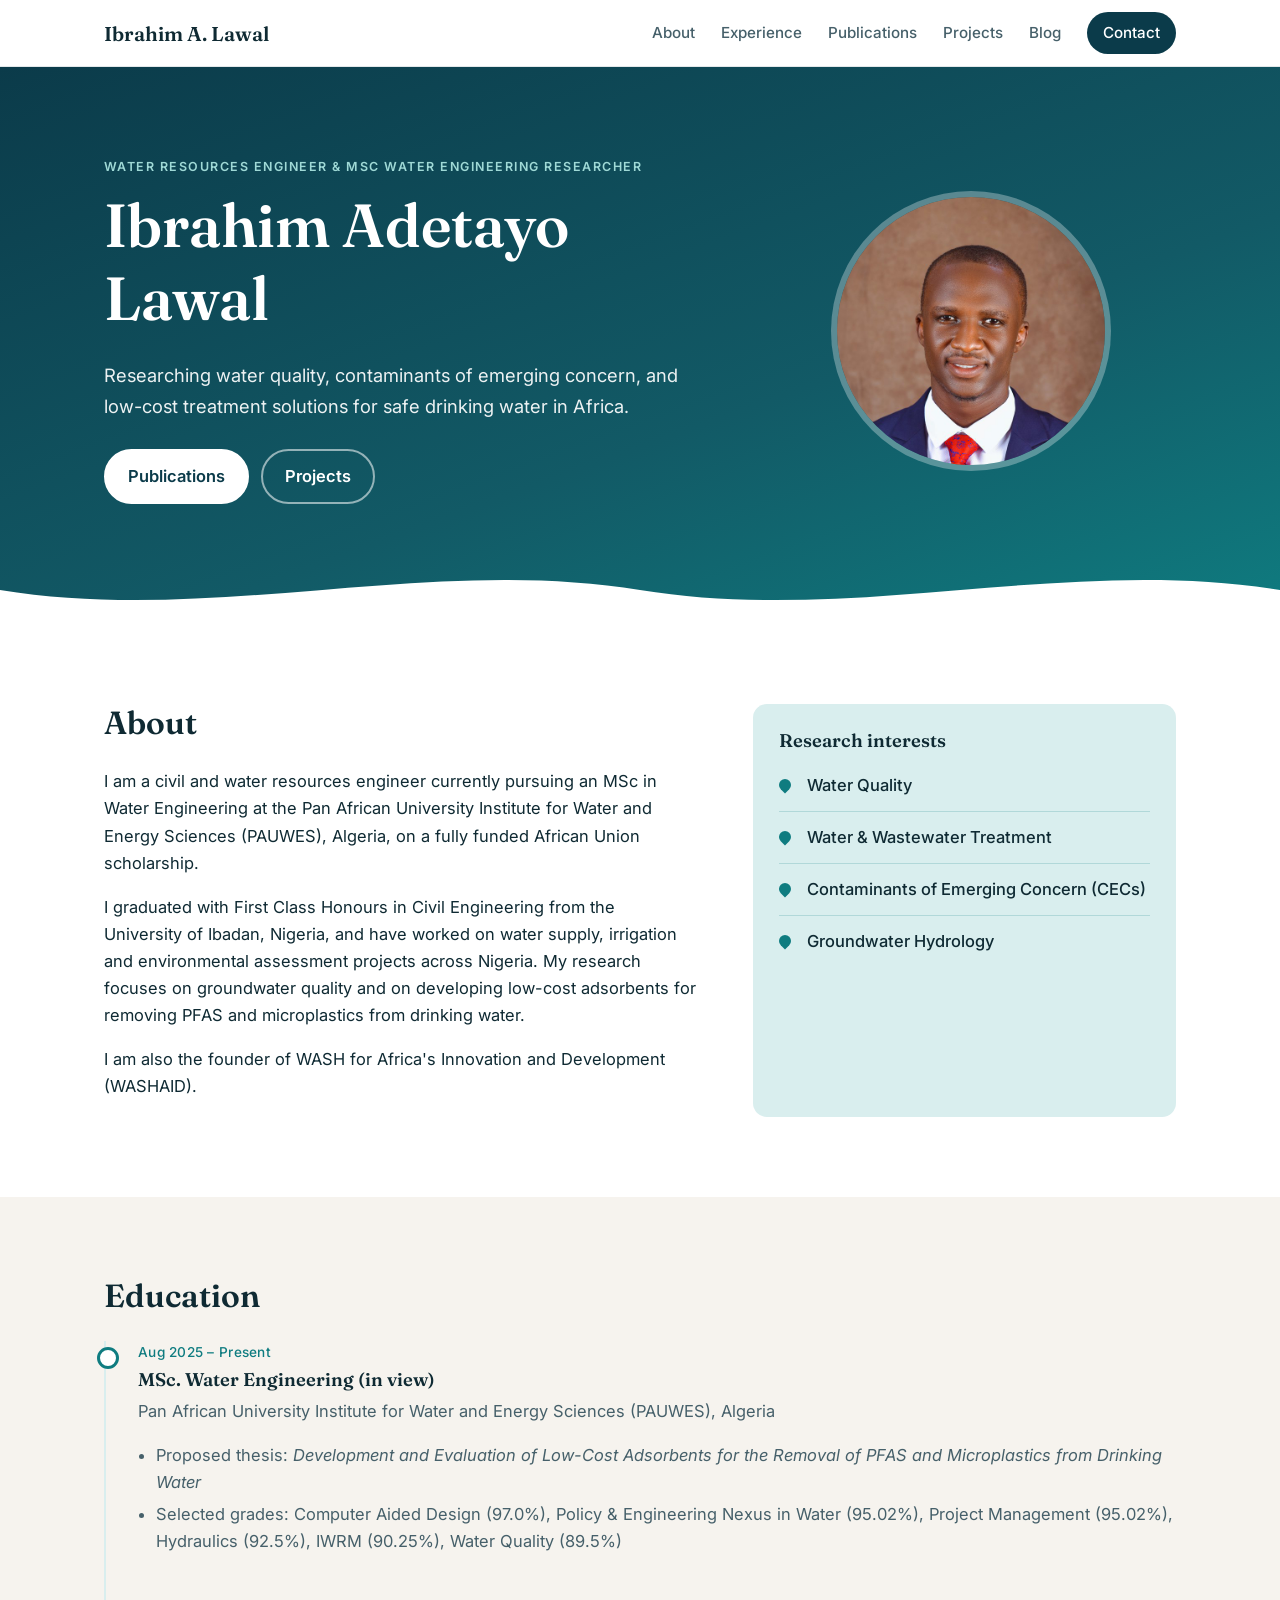
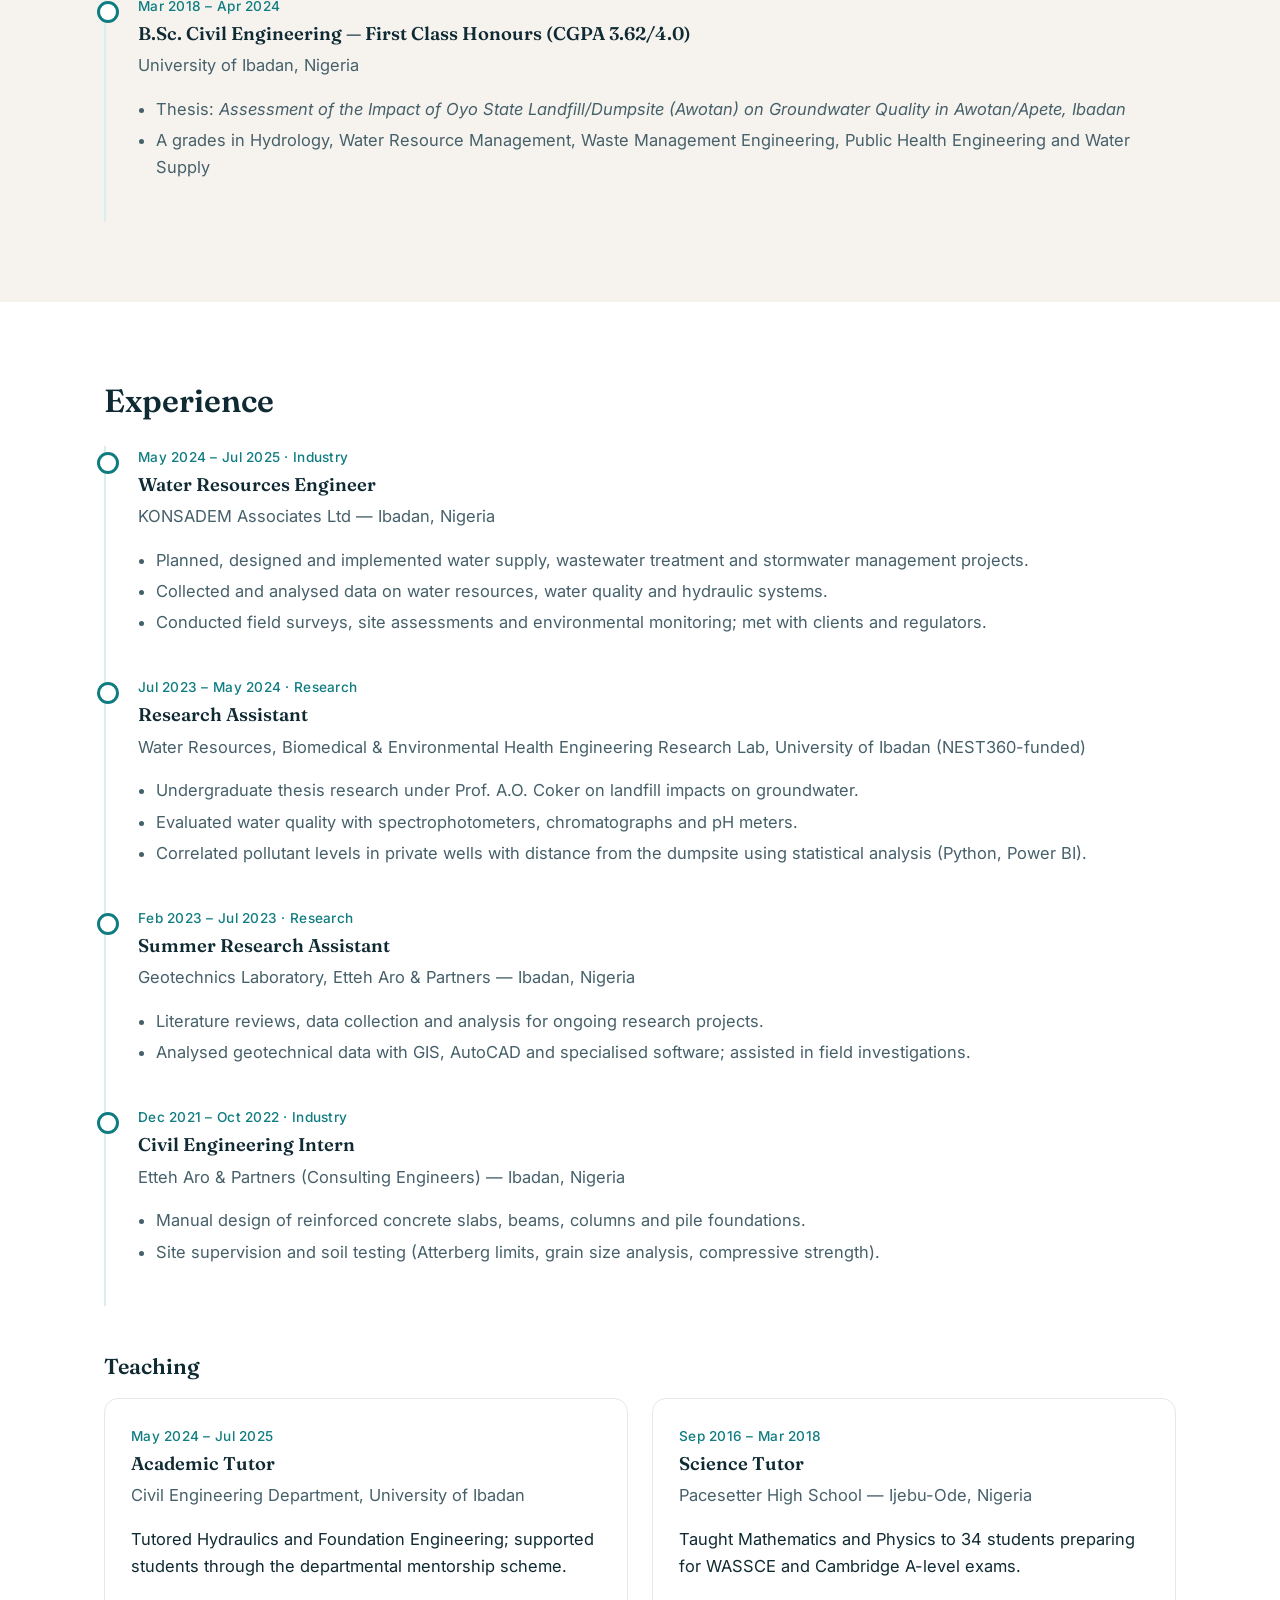
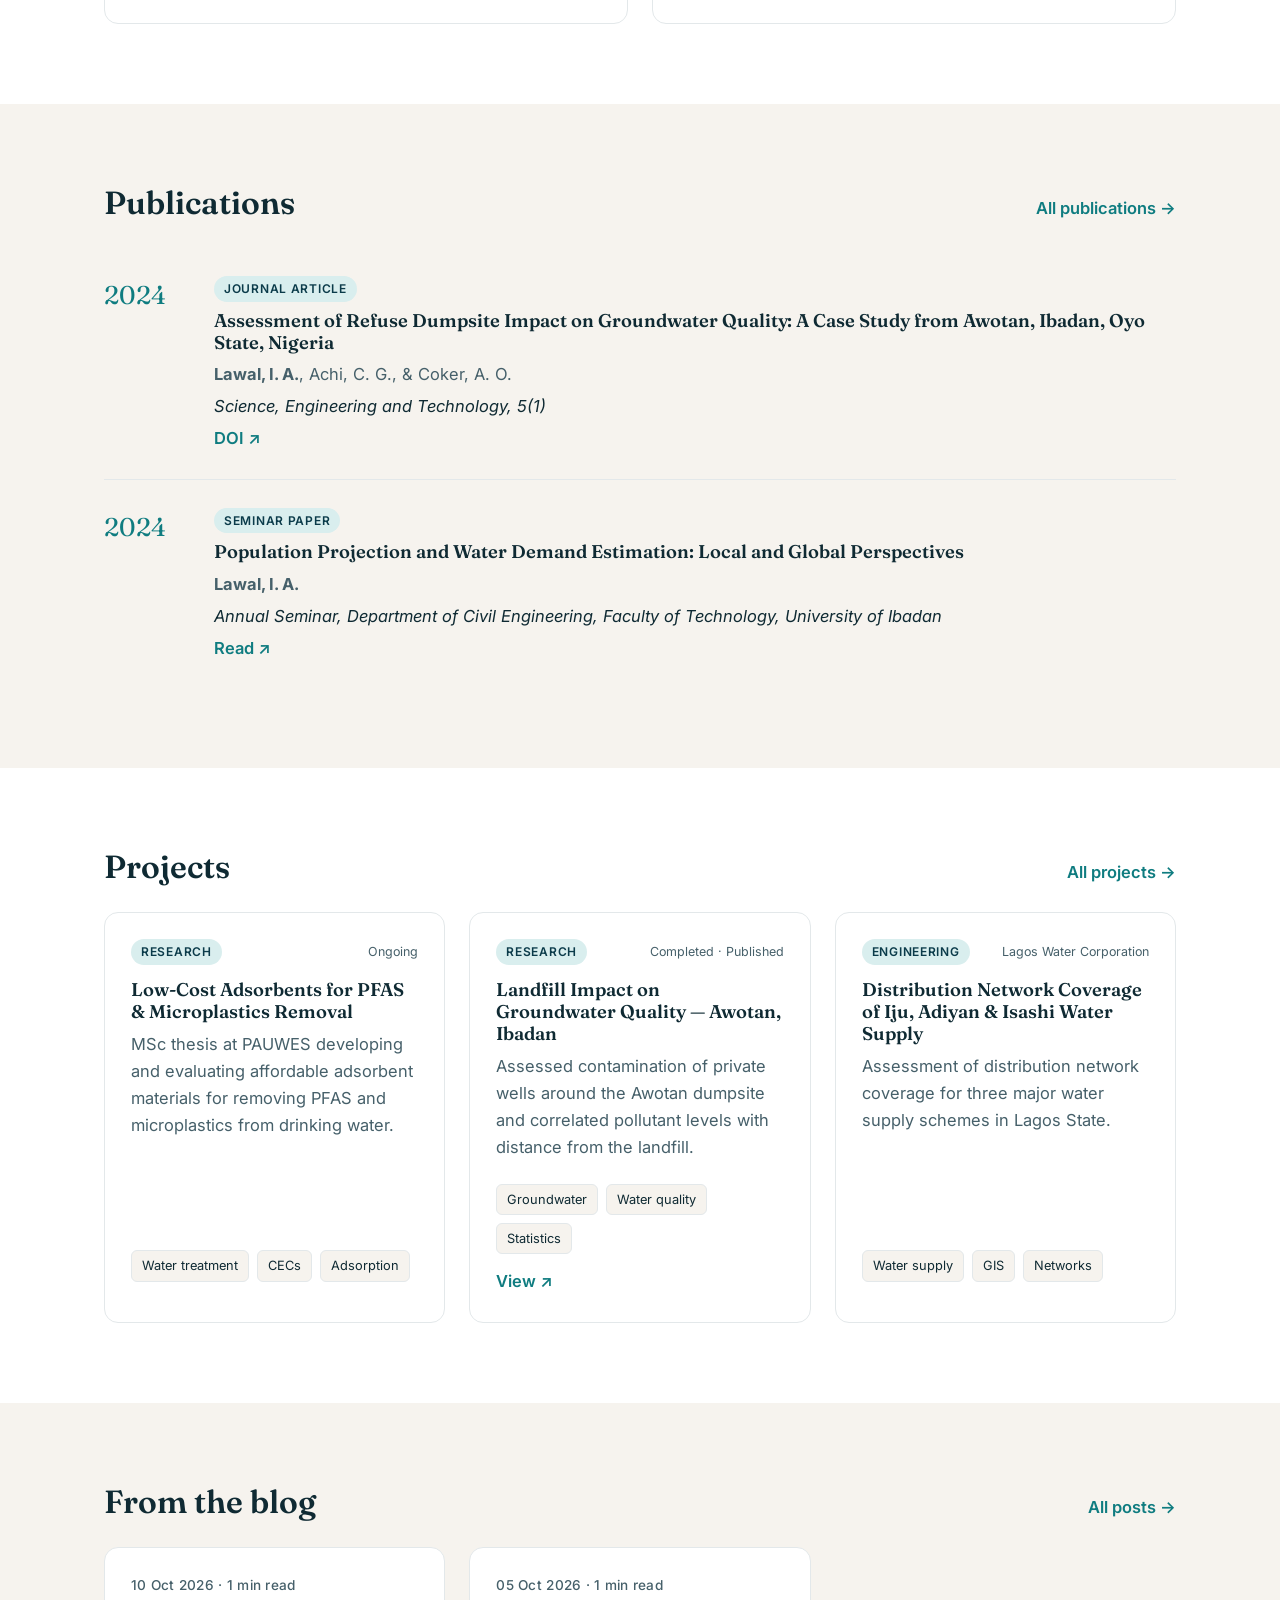
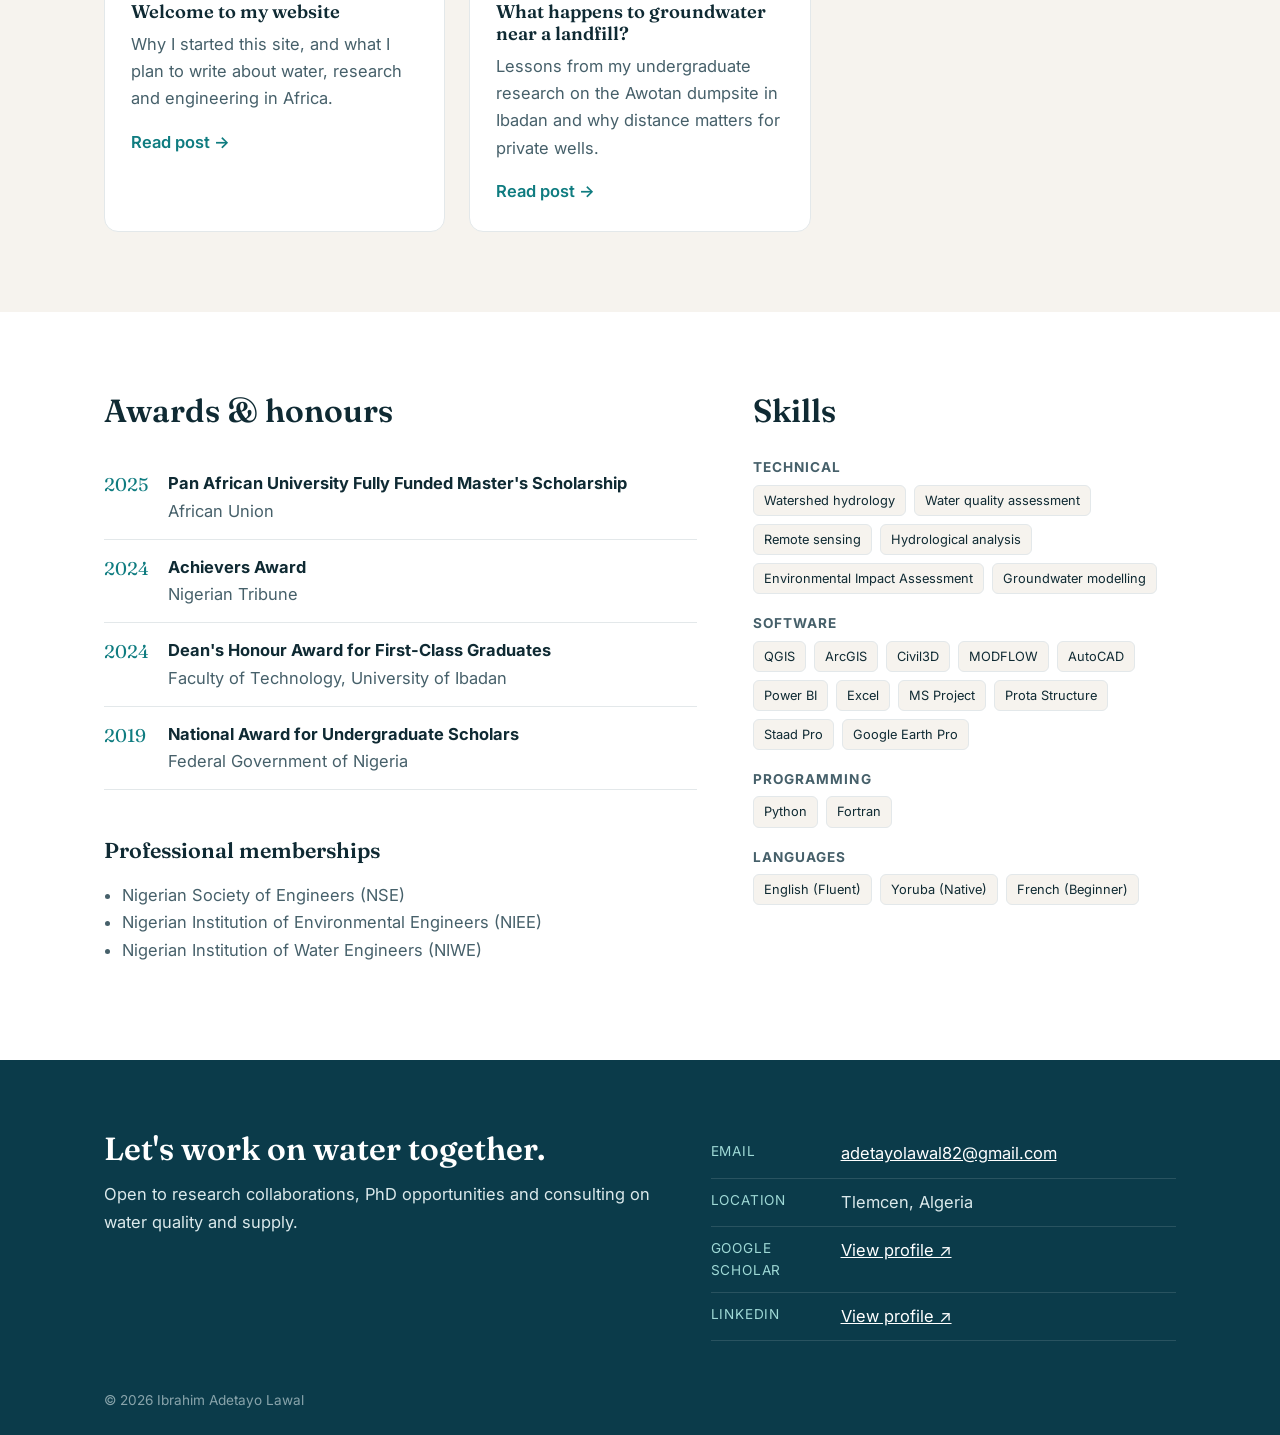
==== index.html @ 3a7a9229 "Add files via upload" ====
<!doctype html>
<html lang="en">
<head>
  <meta charset="utf-8">
  <meta name="viewport" content="width=device-width, initial-scale=1">
  <title>Ibrahim Adetayo Lawal</title>
  <meta name="description" content="Researching water quality, contaminants of emerging concern, and low-cost treatment solutions for safe drinking water in Africa.">
  <link rel="preconnect" href="https://fonts.googleapis.com">
  <link rel="preconnect" href="https://fonts.gstatic.com" crossorigin>
  <link href="https://fonts.googleapis.com/css2?family=Fraunces:opsz,wght@9..144,400;9..144,600&family=Inter:wght@400;500;600&display=swap" rel="stylesheet">
  <link rel="stylesheet" href="./static/css/style.css">
</head>
<body>
  <header class="nav">
    <div class="wrap nav-inner">
      <a class="brand" href="./">Ibrahim A. Lawal</a>
      <input type="checkbox" id="menu-toggle" aria-label="Open menu">
      <label for="menu-toggle" class="menu-btn"><span></span></label>
      <nav class="links">
        <a href="./#about">About</a>
        <a href="./#experience">Experience</a>
        <a href="./publications/" class="">Publications</a>
        <a href="./projects/" class="">Projects</a>
        <a href="./blog/" class="">Blog</a>
        <a href="./#contact" class="nav-cta">Contact</a>
      </nav>
    </div>
  </header>

  <main>

<section class="hero">
  <div class="wrap hero-inner">
    <div class="hero-text">
      <p class="eyebrow">Water Resources Engineer &amp; MSc Water Engineering Researcher</p>
      <h1>Ibrahim Adetayo Lawal</h1>
      <p class="lead">Researching water quality, contaminants of emerging concern, and low-cost treatment solutions for safe drinking water in Africa.</p>
      <div class="hero-actions">
        <a class="btn" href="./publications/">Publications</a>
        <a class="btn ghost" href="./projects/">Projects</a>
        
      </div>
    </div>
    <div class="portrait">
      
        <img src="./static/img/profile.jpg" alt="Ibrahim Adetayo Lawal">
      
    </div>
  </div>
  <svg class="wave" viewBox="0 0 1440 80" preserveAspectRatio="none" aria-hidden="true"><path d="M0,40 C240,80 480,0 720,40 C960,80 1200,0 1440,40 L1440,80 L0,80 Z"/></svg>
</section>

<section id="about" class="section">
  <div class="wrap two-col">
    <div>
      <h2 class="section-title">About</h2>
      <p>I am a civil and water resources engineer currently pursuing an MSc in Water Engineering at the Pan African University Institute for Water and Energy Sciences (PAUWES), Algeria, on a fully funded African Union scholarship.</p><p>I graduated with First Class Honours in Civil Engineering from the University of Ibadan, Nigeria, and have worked on water supply, irrigation and environmental assessment projects across Nigeria. My research focuses on groundwater quality and on developing low-cost adsorbents for removing PFAS and microplastics from drinking water.</p><p>I am also the founder of WASH for Africa&#39;s Innovation and Development (WASHAID).</p>
    </div>
    <aside class="card soft">
      <h3>Research interests</h3>
      <ul class="interest-list"><li>Water Quality</li><li>Water &amp; Wastewater Treatment</li><li>Contaminants of Emerging Concern (CECs)</li><li>Groundwater Hydrology</li></ul>
    </aside>
  </div>
</section>

<section class="section alt">
  <div class="wrap">
    <h2 class="section-title">Education</h2>
    <div class="timeline">
      
      <div class="tl-item">
        <p class="meta">Aug 2025 – Present</p>
        <h3>MSc. Water Engineering (in view)</h3>
        <p class="muted">Pan African University Institute for Water and Energy Sciences (PAUWES), Algeria</p>
        <ul><li>Proposed thesis: <em>Development and Evaluation of Low-Cost Adsorbents for the Removal of PFAS and Microplastics from Drinking Water</em></li><li>Selected grades: Computer Aided Design (97.0%), Policy & Engineering Nexus in Water (95.02%), Project Management (95.02%), Hydraulics (92.5%), IWRM (90.25%), Water Quality (89.5%)</li></ul>
      </div>
      
      <div class="tl-item">
        <p class="meta">Mar 2018 – Apr 2024</p>
        <h3>B.Sc. Civil Engineering — First Class Honours (CGPA 3.62/4.0)</h3>
        <p class="muted">University of Ibadan, Nigeria</p>
        <ul><li>Thesis: <em>Assessment of the Impact of Oyo State Landfill/Dumpsite (Awotan) on Groundwater Quality in Awotan/Apete, Ibadan</em></li><li>A grades in Hydrology, Water Resource Management, Waste Management Engineering, Public Health Engineering and Water Supply</li></ul>
      </div>
      
    </div>
  </div>
</section>

<section id="experience" class="section">
  <div class="wrap">
    <h2 class="section-title">Experience</h2>
    <div class="timeline">
      
      <div class="tl-item">
        <p class="meta">May 2024 – Jul 2025 · Industry</p>
        <h3>Water Resources Engineer</h3>
        <p class="muted">KONSADEM Associates Ltd — Ibadan, Nigeria</p>
        <ul><li>Planned, designed and implemented water supply, wastewater treatment and stormwater management projects.</li><li>Collected and analysed data on water resources, water quality and hydraulic systems.</li><li>Conducted field surveys, site assessments and environmental monitoring; met with clients and regulators.</li></ul>
      </div>
      
      <div class="tl-item">
        <p class="meta">Jul 2023 – May 2024 · Research</p>
        <h3>Research Assistant</h3>
        <p class="muted">Water Resources, Biomedical &amp; Environmental Health Engineering Research Lab, University of Ibadan (NEST360-funded)</p>
        <ul><li>Undergraduate thesis research under Prof. A.O. Coker on landfill impacts on groundwater.</li><li>Evaluated water quality with spectrophotometers, chromatographs and pH meters.</li><li>Correlated pollutant levels in private wells with distance from the dumpsite using statistical analysis (Python, Power BI).</li></ul>
      </div>
      
      <div class="tl-item">
        <p class="meta">Feb 2023 – Jul 2023 · Research</p>
        <h3>Summer Research Assistant</h3>
        <p class="muted">Geotechnics Laboratory, Etteh Aro &amp; Partners — Ibadan, Nigeria</p>
        <ul><li>Literature reviews, data collection and analysis for ongoing research projects.</li><li>Analysed geotechnical data with GIS, AutoCAD and specialised software; assisted in field investigations.</li></ul>
      </div>
      
      <div class="tl-item">
        <p class="meta">Dec 2021 – Oct 2022 · Industry</p>
        <h3>Civil Engineering Intern</h3>
        <p class="muted">Etteh Aro &amp; Partners (Consulting Engineers) — Ibadan, Nigeria</p>
        <ul><li>Manual design of reinforced concrete slabs, beams, columns and pile foundations.</li><li>Site supervision and soil testing (Atterberg limits, grain size analysis, compressive strength).</li></ul>
      </div>
      
    </div>

    <h3 class="sub-title">Teaching</h3>
    <div class="grid two">
      
      <div class="card">
        <p class="meta">May 2024 – Jul 2025</p>
        <h3>Academic Tutor</h3>
        <p class="muted">Civil Engineering Department, University of Ibadan</p>
        <p>Tutored Hydraulics and Foundation Engineering; supported students through the departmental mentorship scheme.</p>
      </div>
      
      <div class="card">
        <p class="meta">Sep 2016 – Mar 2018</p>
        <h3>Science Tutor</h3>
        <p class="muted">Pacesetter High School — Ijebu-Ode, Nigeria</p>
        <p>Taught Mathematics and Physics to 34 students preparing for WASSCE and Cambridge A-level exams.</p>
      </div>
      
    </div>
  </div>
</section>

<section class="section alt">
  <div class="wrap">
    <div class="section-head">
      <h2 class="section-title">Publications</h2>
      <a class="text-link" href="./publications/">All publications →</a>
    </div>
    
<article class="pub">
  <div class="pub-year">2024</div>
  <div>
    <span class="pill">Journal Article</span>
    <h3>Assessment of Refuse Dumpsite Impact on Groundwater Quality: A Case Study from Awotan, Ibadan, Oyo State, Nigeria</h3>
    <p class="muted"><strong>Lawal, I. A.</strong>, Achi, C. G., & Coker, A. O.</p>
    <p class="venue">Science, Engineering and Technology, 5(1)</p>
    <a class="text-link" href="https://doi.org/10.54327/set2025/v5.i1.161" target="_blank" rel="noopener">DOI ↗</a>
  </div>
</article>

<article class="pub">
  <div class="pub-year">2024</div>
  <div>
    <span class="pill">Seminar Paper</span>
    <h3>Population Projection and Water Demand Estimation: Local and Global Perspectives</h3>
    <p class="muted"><strong>Lawal, I. A.</strong></p>
    <p class="venue">Annual Seminar, Department of Civil Engineering, Faculty of Technology, University of Ibadan</p>
    <a class="text-link" href="https://tinyurl.com/Water-demand-research" target="_blank" rel="noopener">Read ↗</a>
  </div>
</article>

  </div>
</section>

<section class="section">
  <div class="wrap">
    <div class="section-head">
      <h2 class="section-title">Projects</h2>
      <a class="text-link" href="./projects/">All projects →</a>
    </div>
    <div class="grid three">
<article class="card project">
  <div class="card-top"><span class="pill">Research</span><span class="status">Ongoing</span></div>
  <h3>Low-Cost Adsorbents for PFAS &amp; Microplastics Removal</h3>
  <p>MSc thesis at PAUWES developing and evaluating affordable adsorbent materials for removing PFAS and microplastics from drinking water.</p>
  <div class="tags"><span>Water treatment</span><span>CECs</span><span>Adsorption</span></div>
  
</article>

<article class="card project">
  <div class="card-top"><span class="pill">Research</span><span class="status">Completed · Published</span></div>
  <h3>Landfill Impact on Groundwater Quality — Awotan, Ibadan</h3>
  <p>Assessed contamination of private wells around the Awotan dumpsite and correlated pollutant levels with distance from the landfill.</p>
  <div class="tags"><span>Groundwater</span><span>Water quality</span><span>Statistics</span></div>
  <a class="text-link" href="https://doi.org/10.54327/set2025/v5.i1.161" target="_blank" rel="noopener">View ↗</a>
</article>

<article class="card project">
  <div class="card-top"><span class="pill">Engineering</span><span class="status">Lagos Water Corporation</span></div>
  <h3>Distribution Network Coverage of Iju, Adiyan &amp; Isashi Water Supply</h3>
  <p>Assessment of distribution network coverage for three major water supply schemes in Lagos State.</p>
  <div class="tags"><span>Water supply</span><span>GIS</span><span>Networks</span></div>
  
</article>
</div>
  </div>
</section>

<section class="section alt">
  <div class="wrap">
    <div class="section-head">
      <h2 class="section-title">From the blog</h2>
      <a class="text-link" href="./blog/">All posts →</a>
    </div>
    <div class="grid three">
      
<a class="card post-card" href="./blog/welcome/">
  <p class="meta">10 Oct 2026 · 1 min read</p>
  <h3>Welcome to my website</h3>
  <p>Why I started this site, and what I plan to write about water, research and engineering in Africa.</p>
  <span class="text-link">Read post →</span>
</a>

<a class="card post-card" href="./blog/landfills-and-groundwater/">
  <p class="meta">05 Oct 2026 · 1 min read</p>
  <h3>What happens to groundwater near a landfill?</h3>
  <p>Lessons from my undergraduate research on the Awotan dumpsite in Ibadan and why distance matters for private wells.</p>
  <span class="text-link">Read post →</span>
</a>

    </div>
  </div>
</section>

<section class="section">
  <div class="wrap two-col">
    <div>
      <h2 class="section-title">Awards &amp; honours</h2>
      <ul class="award-list">
        
        <li><span class="yr">2025</span><div><strong>Pan African University Fully Funded Master&#39;s Scholarship</strong><br><span class="muted">African Union</span></div></li>
        
        <li><span class="yr">2024</span><div><strong>Achievers Award</strong><br><span class="muted">Nigerian Tribune</span></div></li>
        
        <li><span class="yr">2024</span><div><strong>Dean&#39;s Honour Award for First-Class Graduates</strong><br><span class="muted">Faculty of Technology, University of Ibadan</span></div></li>
        
        <li><span class="yr">2019</span><div><strong>National Award for Undergraduate Scholars</strong><br><span class="muted">Federal Government of Nigeria</span></div></li>
        
      </ul>
      <h3 class="sub-title">Professional memberships</h3>
      <ul class="plain"><li>Nigerian Society of Engineers (NSE)</li><li>Nigerian Institution of Environmental Engineers (NIEE)</li><li>Nigerian Institution of Water Engineers (NIWE)</li></ul>
    </div>
    <div>
      <h2 class="section-title">Skills</h2>
      
      <h4 class="skill-group">Technical</h4>
      <div class="tags"><span>Watershed hydrology</span><span>Water quality assessment</span><span>Remote sensing</span><span>Hydrological analysis</span><span>Environmental Impact Assessment</span><span>Groundwater modelling</span></div>
      
      <h4 class="skill-group">Software</h4>
      <div class="tags"><span>QGIS</span><span>ArcGIS</span><span>Civil3D</span><span>MODFLOW</span><span>AutoCAD</span><span>Power BI</span><span>Excel</span><span>MS Project</span><span>Prota Structure</span><span>Staad Pro</span><span>Google Earth Pro</span></div>
      
      <h4 class="skill-group">Programming</h4>
      <div class="tags"><span>Python</span><span>Fortran</span></div>
      
      <h4 class="skill-group">Languages</h4>
      <div class="tags"><span>English (Fluent)</span><span>Yoruba (Native)</span><span>French (Beginner)</span></div>
      
    </div>
  </div>
</section>
</main>

  <footer class="footer" id="contact">
    <div class="wrap footer-inner">
      <div>
        <h2>Let's work on water together.</h2>
        <p>Open to research collaborations, PhD opportunities and consulting on water quality and supply.</p>
      </div>
      <ul class="contact-list">
        <li><span>Email</span><a href="mailto:adetayolawal82@gmail.com">adetayolawal82@gmail.com</a></li>
        <li><span>Location</span>Tlemcen, Algeria</li>
        
        <li><span>Google Scholar</span><a href="https://scholar.google.com/citations?user=-_t5FaMAAAAJ&amp;hl=en" target="_blank" rel="noopener">View profile ↗</a></li>
        
        <li><span>LinkedIn</span><a href="https://www.linkedin.com/in/ibrahim-adetayo-lawal/" target="_blank" rel="noopener">View profile ↗</a></li>
        
      </ul>
    </div>
    <div class="wrap copyright">© 2026 Ibrahim Adetayo Lawal</div>
  </footer>
</body>
</html>
---- static/css/style.css ----
:root {
  --ink: #0f2a33;
  --ink-soft: #46606a;
  --deep: #0b3b4a;
  --teal: #0f7c80;
  --teal-light: #d9eeee;
  --sand: #f6f3ee;
  --bg: #ffffff;
  --line: #e3e8ea;
  --radius: 14px;
  --serif: "Fraunces", Georgia, serif;
  --sans: "Inter", system-ui, -apple-system, sans-serif;
}

* { box-sizing: border-box; }
html { scroll-behavior: smooth; }
body { margin: 0; font-family: var(--sans); color: var(--ink); background: var(--bg); line-height: 1.65; font-size: 16.5px; }
a { color: var(--teal); }
img { max-width: 100%; }
h1, h2, h3 { font-family: var(--serif); font-weight: 600; line-height: 1.2; margin: 0 0 .4em; }
h3 { font-size: 1.15rem; }
p { margin: 0 0 1em; }

.wrap { max-width: 1120px; margin: 0 auto; padding: 0 24px; }
.wrap.narrow { max-width: 740px; }
.muted { color: var(--ink-soft); }
.meta { font-size: .85rem; color: var(--teal); font-weight: 500; letter-spacing: .02em; margin-bottom: .4em; }
.eyebrow { text-transform: uppercase; letter-spacing: .12em; font-size: .78rem; font-weight: 600; color: var(--teal); }

/* ---------- Navigation ---------- */
.nav { position: sticky; top: 0; z-index: 10; background: rgba(255,255,255,.92); backdrop-filter: blur(8px); border-bottom: 1px solid var(--line); }
.nav-inner { display: flex; align-items: center; justify-content: space-between; height: 66px; }
.brand { font-family: var(--serif); font-size: 1.25rem; font-weight: 600; color: var(--ink); text-decoration: none; }
.links { display: flex; gap: 26px; align-items: center; }
.links a { color: var(--ink-soft); text-decoration: none; font-weight: 500; font-size: .95rem; }
.links a:hover, .links a.active { color: var(--teal); }
.links .nav-cta { background: var(--deep); color: #fff; padding: 8px 16px; border-radius: 999px; }
.links .nav-cta:hover { background: var(--teal); color: #fff; }
#menu-toggle, .menu-btn { display: none; }

/* ---------- Hero ---------- */
.hero { position: relative; background: linear-gradient(160deg, var(--deep) 0%, #125a66 60%, var(--teal) 100%); color: #fff; padding: 90px 0 120px; overflow: hidden; }
.hero-inner { display: grid; grid-template-columns: 1.5fr 1fr; gap: 48px; align-items: center; }
.hero h1 { font-size: clamp(2.4rem, 5vw, 3.8rem); }
.hero .eyebrow { color: #9fd9d6; }
.lead { font-size: 1.15rem; max-width: 60ch; opacity: .92; }
.hero-actions { display: flex; gap: 12px; flex-wrap: wrap; margin-top: 28px; }
.btn { display: inline-block; padding: 12px 22px; border-radius: 999px; background: #fff; color: var(--deep); font-weight: 600; text-decoration: none; border: 2px solid #fff; transition: transform .15s; }
.btn:hover { transform: translateY(-2px); }
.btn.ghost { background: transparent; color: #fff; border-color: rgba(255,255,255,.55); }
.portrait { justify-self: center; width: 280px; height: 280px; border-radius: 50%; overflow: hidden; border: 6px solid rgba(255,255,255,.25); background: rgba(255,255,255,.08); display: grid; place-items: center; }
.portrait img { width: 100%; height: 100%; object-fit: cover; }
.initials { font-family: var(--serif); font-size: 5rem; color: rgba(255,255,255,.85); }
.wave { position: absolute; bottom: -1px; left: 0; width: 100%; height: 70px; fill: var(--bg); }

/* ---------- Sections ---------- */
.section { padding: 80px 0; }
.section.alt { background: var(--sand); }
.section-title { font-size: 2rem; margin-bottom: .8em; }
.section-head { display: flex; justify-content: space-between; align-items: baseline; gap: 16px; flex-wrap: wrap; }
.sub-title { margin: 48px 0 18px; font-size: 1.35rem; }
.two-col { display: grid; grid-template-columns: 1.4fr 1fr; gap: 56px; }
.grid { display: grid; gap: 24px; }
.grid.two { grid-template-columns: repeat(2, 1fr); }
.grid.three { grid-template-columns: repeat(3, 1fr); }

.card { background: #fff; border: 1px solid var(--line); border-radius: var(--radius); padding: 26px; transition: box-shadow .2s, transform .2s; }
.card.soft { background: var(--teal-light); border: none; }
a.card { color: inherit; text-decoration: none; display: block; }
a.card:hover, .project:hover { box-shadow: 0 12px 30px rgba(11,59,74,.10); transform: translateY(-3px); }
.text-link { font-weight: 600; text-decoration: none; color: var(--teal); }
.text-link:hover { text-decoration: underline; }

.interest-list { list-style: none; padding: 0; margin: 0; }
.interest-list li { padding: 12px 0 12px 28px; border-bottom: 1px solid rgba(15,124,128,.2); position: relative; font-weight: 500; }
.interest-list li:last-child { border: none; }
.interest-list li::before { content: ""; position: absolute; left: 0; top: 19px; width: 12px; height: 12px; border-radius: 50% 50% 50% 0; transform: rotate(-45deg); background: var(--teal); }

/* timeline */
.timeline { border-left: 2px solid var(--teal-light); padding-left: 32px; }
.tl-item { position: relative; padding-bottom: 36px; }
.tl-item::before { content: ""; position: absolute; left: -41px; top: 6px; width: 16px; height: 16px; border-radius: 50%; background: #fff; border: 3px solid var(--teal); }
.tl-item ul { padding-left: 18px; margin: 8px 0 0; color: var(--ink-soft); }
.tl-item li { margin-bottom: 4px; }

/* publications */
.pub { display: grid; grid-template-columns: 90px 1fr; gap: 20px; padding: 26px 0; border-bottom: 1px solid var(--line); }
.pub:last-child { border-bottom: none; }
.pub-year { font-family: var(--serif); font-size: 1.6rem; color: var(--teal); }
.pub h3 { margin-top: 8px; }
.pub p { margin-bottom: .3em; }
.venue { font-style: italic; }
.pill { display: inline-block; font-size: .75rem; font-weight: 600; text-transform: uppercase; letter-spacing: .06em; background: var(--teal-light); color: var(--deep); padding: 3px 10px; border-radius: 999px; }

/* projects */
.project { display: flex; flex-direction: column; }
.project p { color: var(--ink-soft); flex: 1; }
.card-top { display: flex; justify-content: space-between; align-items: center; gap: 8px; margin-bottom: 14px; }
.status { font-size: .78rem; color: var(--ink-soft); text-align: right; }
.tags { display: flex; flex-wrap: wrap; gap: 8px; margin: 6px 0 14px; }
.tags span { font-size: .8rem; background: var(--sand); border: 1px solid var(--line); padding: 4px 10px; border-radius: 6px; }

/* blog */
.post-card p { color: var(--ink-soft); }
.page-head { padding: 70px 0 40px; background: var(--sand); }
.page-head h1 { font-size: clamp(2.2rem, 4.5vw, 3.2rem); margin-top: .3em; }
.page-head .lead { color: var(--ink-soft); opacity: 1; }
.prose { padding-top: 48px; padding-bottom: 80px; font-size: 1.08rem; }
.prose h2 { margin-top: 1.8em; font-size: 1.6rem; }
.prose h3 { margin-top: 1.4em; }
.prose blockquote { border-left: 4px solid var(--teal); margin: 1.5em 0; padding: .4em 1.2em; background: var(--teal-light); border-radius: 0 8px 8px 0; }
.prose code { background: var(--sand); padding: 2px 6px; border-radius: 4px; font-size: .92em; }
.prose pre { background: var(--ink); color: #e8f1f2; padding: 18px; border-radius: 10px; overflow-x: auto; }
.prose pre code { background: none; padding: 0; }
.prose table { border-collapse: collapse; width: 100%; margin: 1em 0; }
.prose th, .prose td { border: 1px solid var(--line); padding: 8px 12px; text-align: left; }

/* awards & skills */
.award-list { list-style: none; padding: 0; margin: 0; }
.award-list li { display: grid; grid-template-columns: 64px 1fr; padding: 14px 0; border-bottom: 1px solid var(--line); }
.yr { font-family: var(--serif); color: var(--teal); font-size: 1.15rem; }
.plain { padding-left: 18px; color: var(--ink-soft); }
.skill-group { margin: 18px 0 4px; font-size: .85rem; text-transform: uppercase; letter-spacing: .08em; color: var(--ink-soft); }

/* footer */
.footer { background: var(--deep); color: #dbe9eb; padding: 70px 0 24px; }
.footer h2 { color: #fff; font-size: 2rem; }
.footer-inner { display: grid; grid-template-columns: 1.2fr 1fr; gap: 48px; }
.contact-list { list-style: none; padding: 0; margin: 0; }
.contact-list li { display: grid; grid-template-columns: 130px 1fr; padding: 10px 0; border-bottom: 1px solid rgba(255,255,255,.12); }
.contact-list span { color: #9fd9d6; font-size: .85rem; text-transform: uppercase; letter-spacing: .06em; }
.contact-list a { color: #fff; word-break: break-all; }
.copyright { margin-top: 48px; font-size: .85rem; opacity: .6; }

/* ---------- Responsive ---------- */
@media (max-width: 900px) {
  .grid.three { grid-template-columns: repeat(2, 1fr); }
  .hero-inner, .two-col, .footer-inner { grid-template-columns: 1fr; }
  .portrait { width: 200px; height: 200px; order: -1; justify-self: start; }
  .initials { font-size: 3.6rem; }
}
@media (max-width: 760px) {
  .wrap { padding: 0 16px; }
  .menu-btn { display: block; cursor: pointer; width: 28px; height: 20px; position: relative; }
  .menu-btn span, .menu-btn span::before, .menu-btn span::after { position: absolute; width: 28px; height: 2px; background: var(--ink); content: ""; left: 0; }
  .menu-btn span { top: 9px; } .menu-btn span::before { top: -8px; } .menu-btn span::after { top: 8px; }
  .links { display: none; position: absolute; top: 66px; left: 0; right: 0; background: #fff; flex-direction: column; align-items: flex-start; padding: 16px; gap: 14px; border-bottom: 1px solid var(--line); }
  #menu-toggle:checked ~ .links { display: flex; }
  .grid.two, .grid.three { grid-template-columns: 1fr; }
  .section { padding: 56px 0; }
  .hero { padding: 56px 0 100px; }
  .pub { grid-template-columns: 1fr; gap: 4px; }
  .contact-list li { grid-template-columns: 1fr; }
}
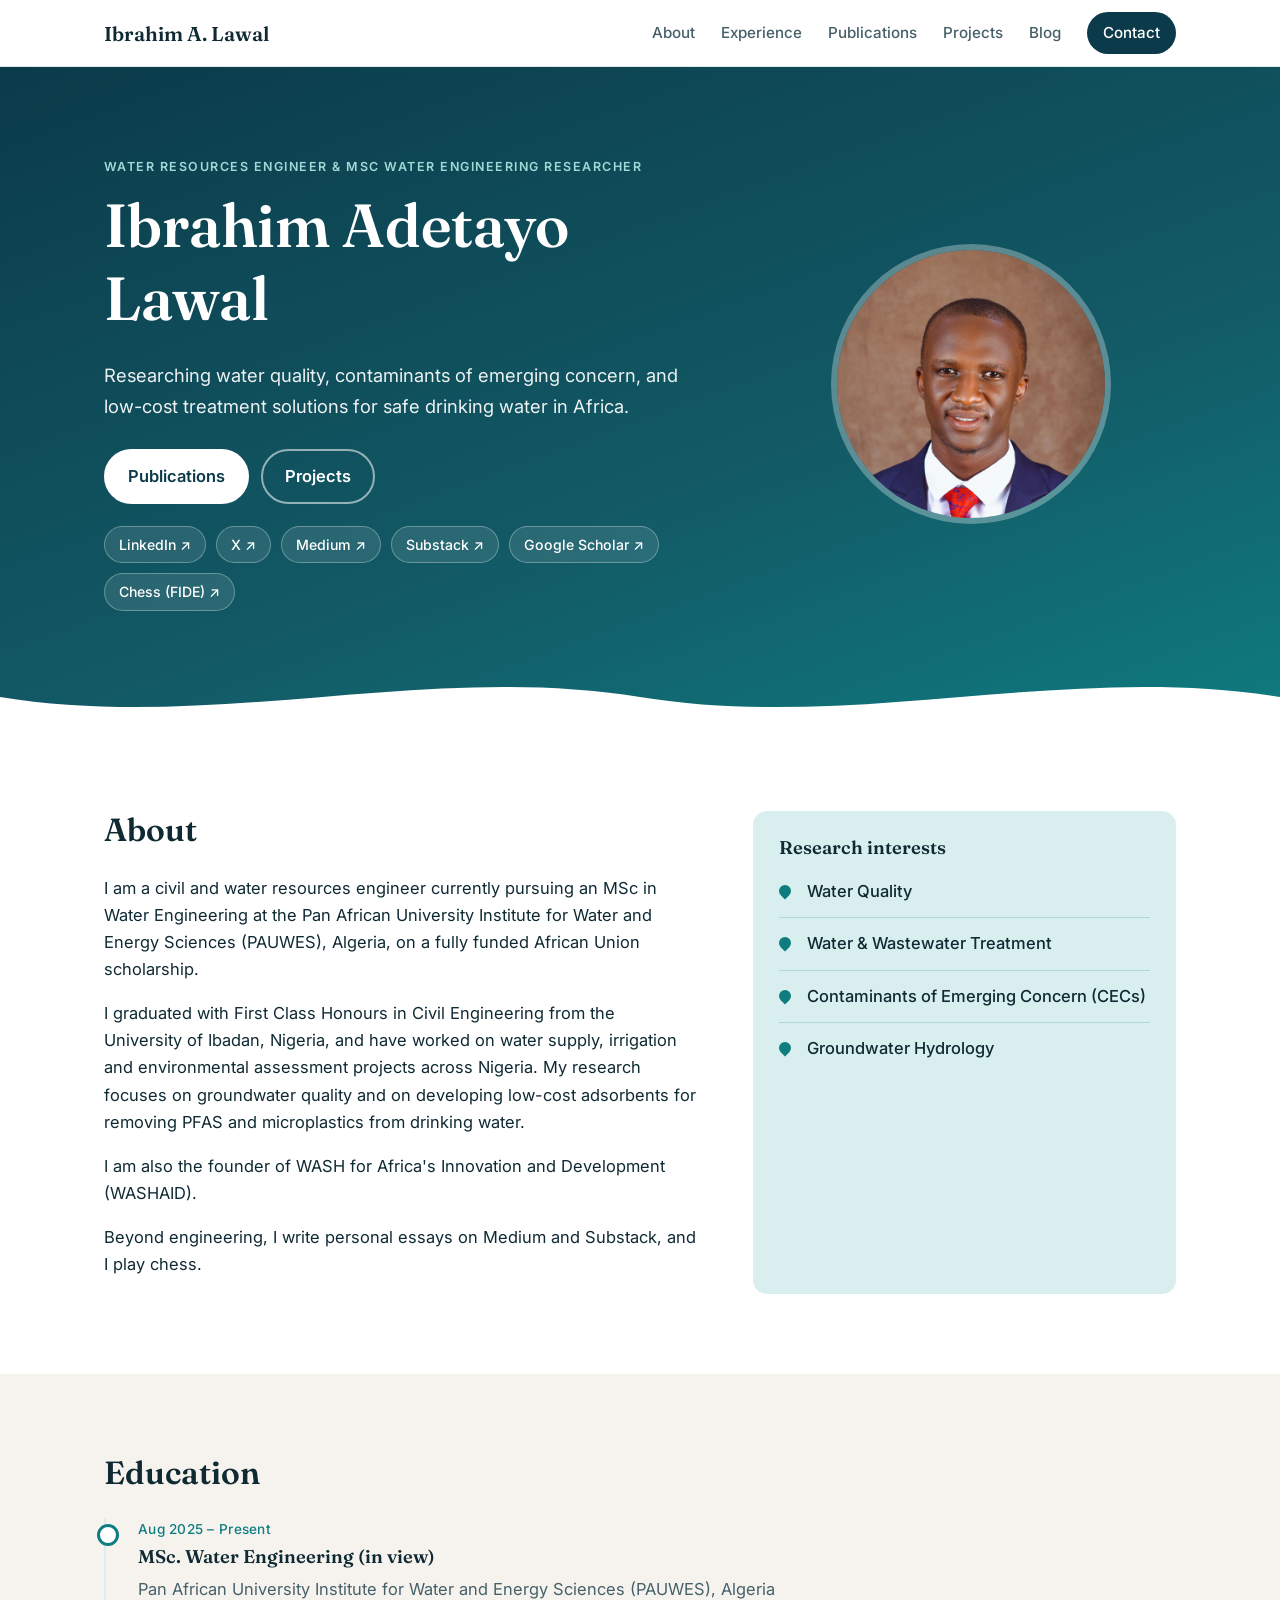
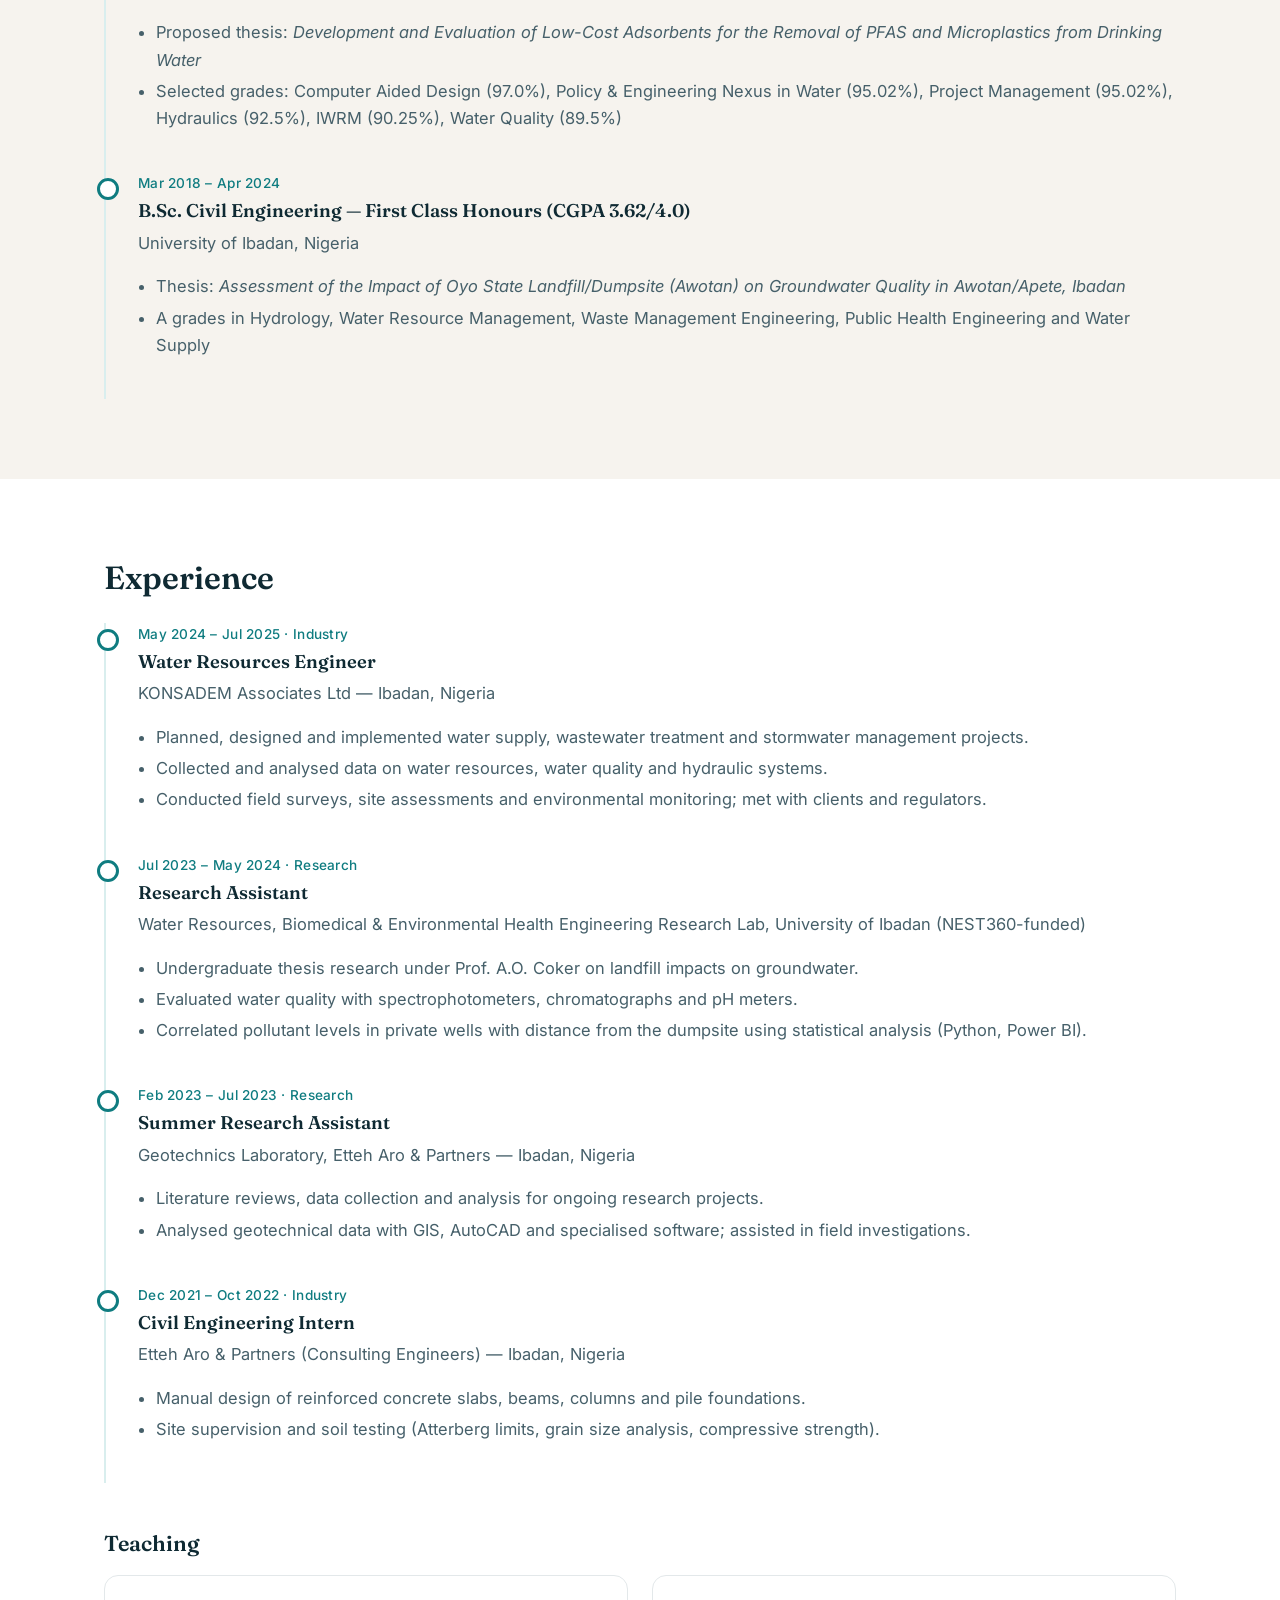
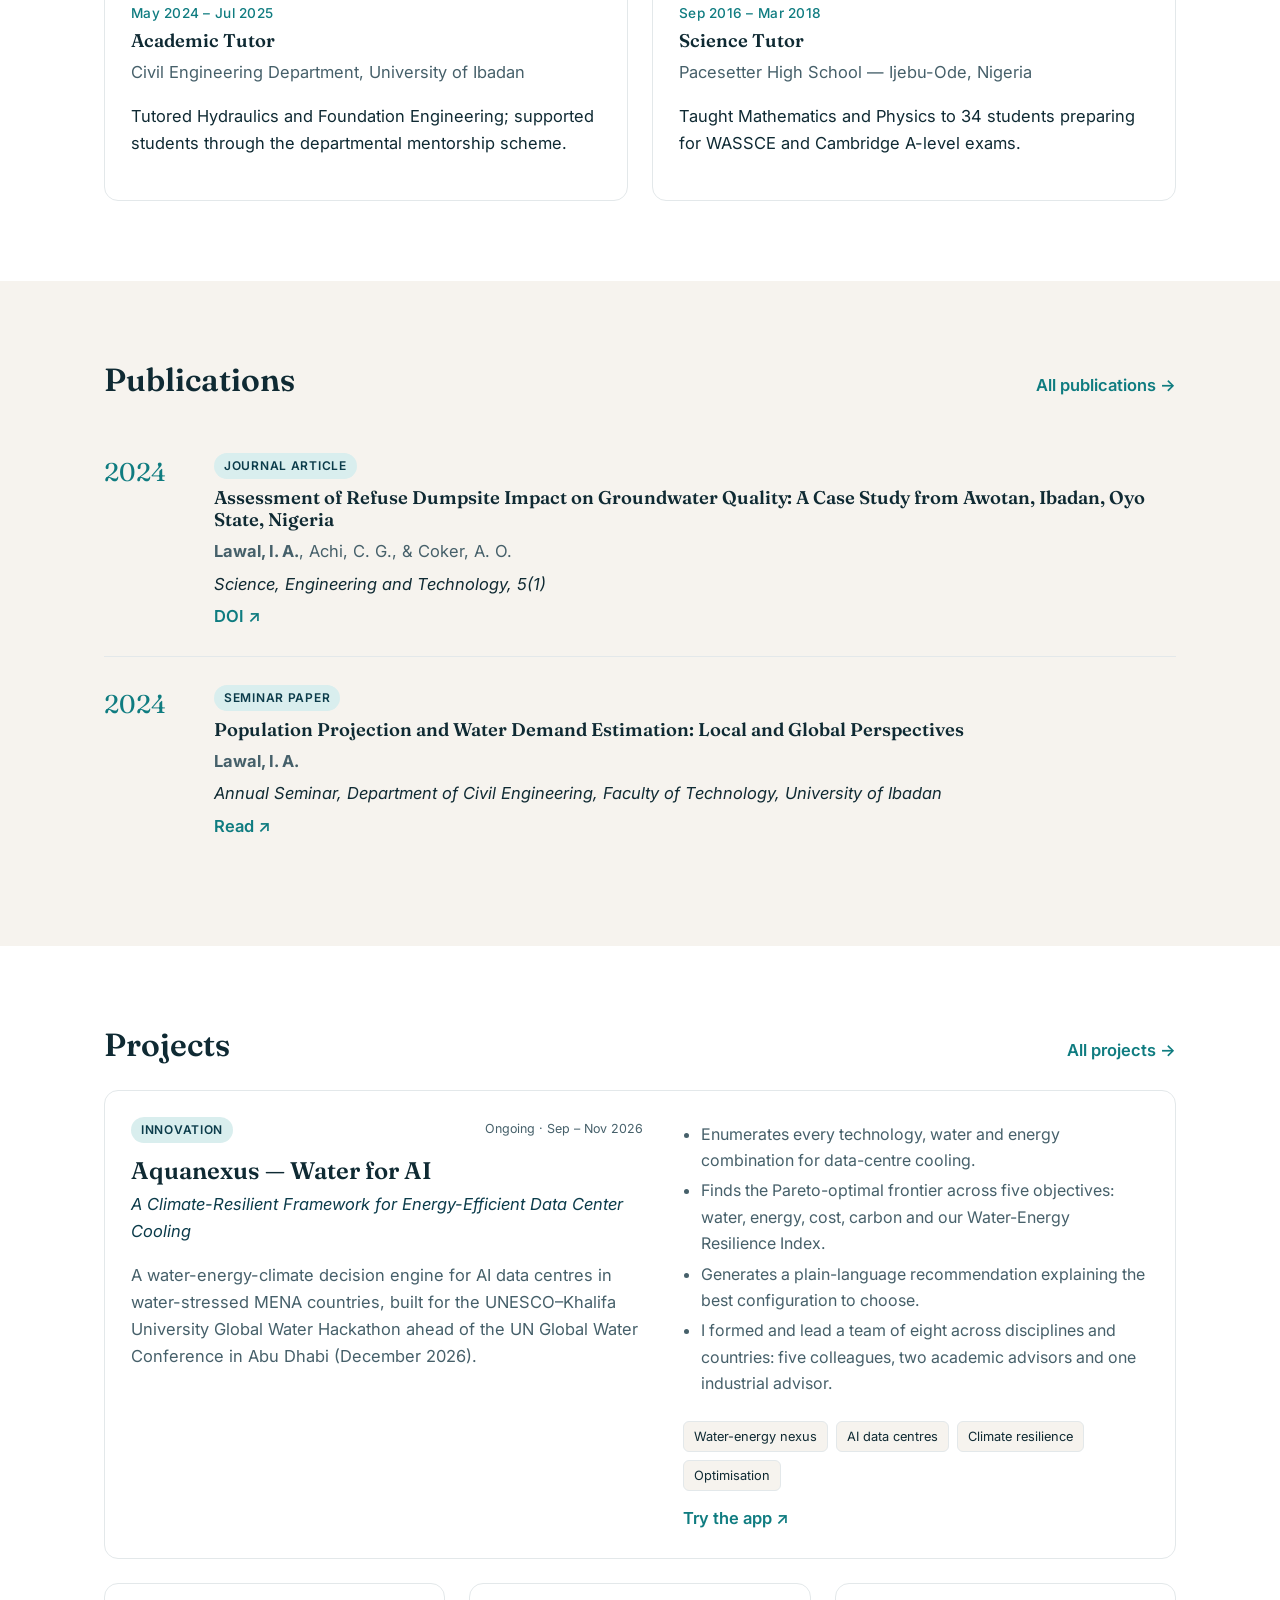
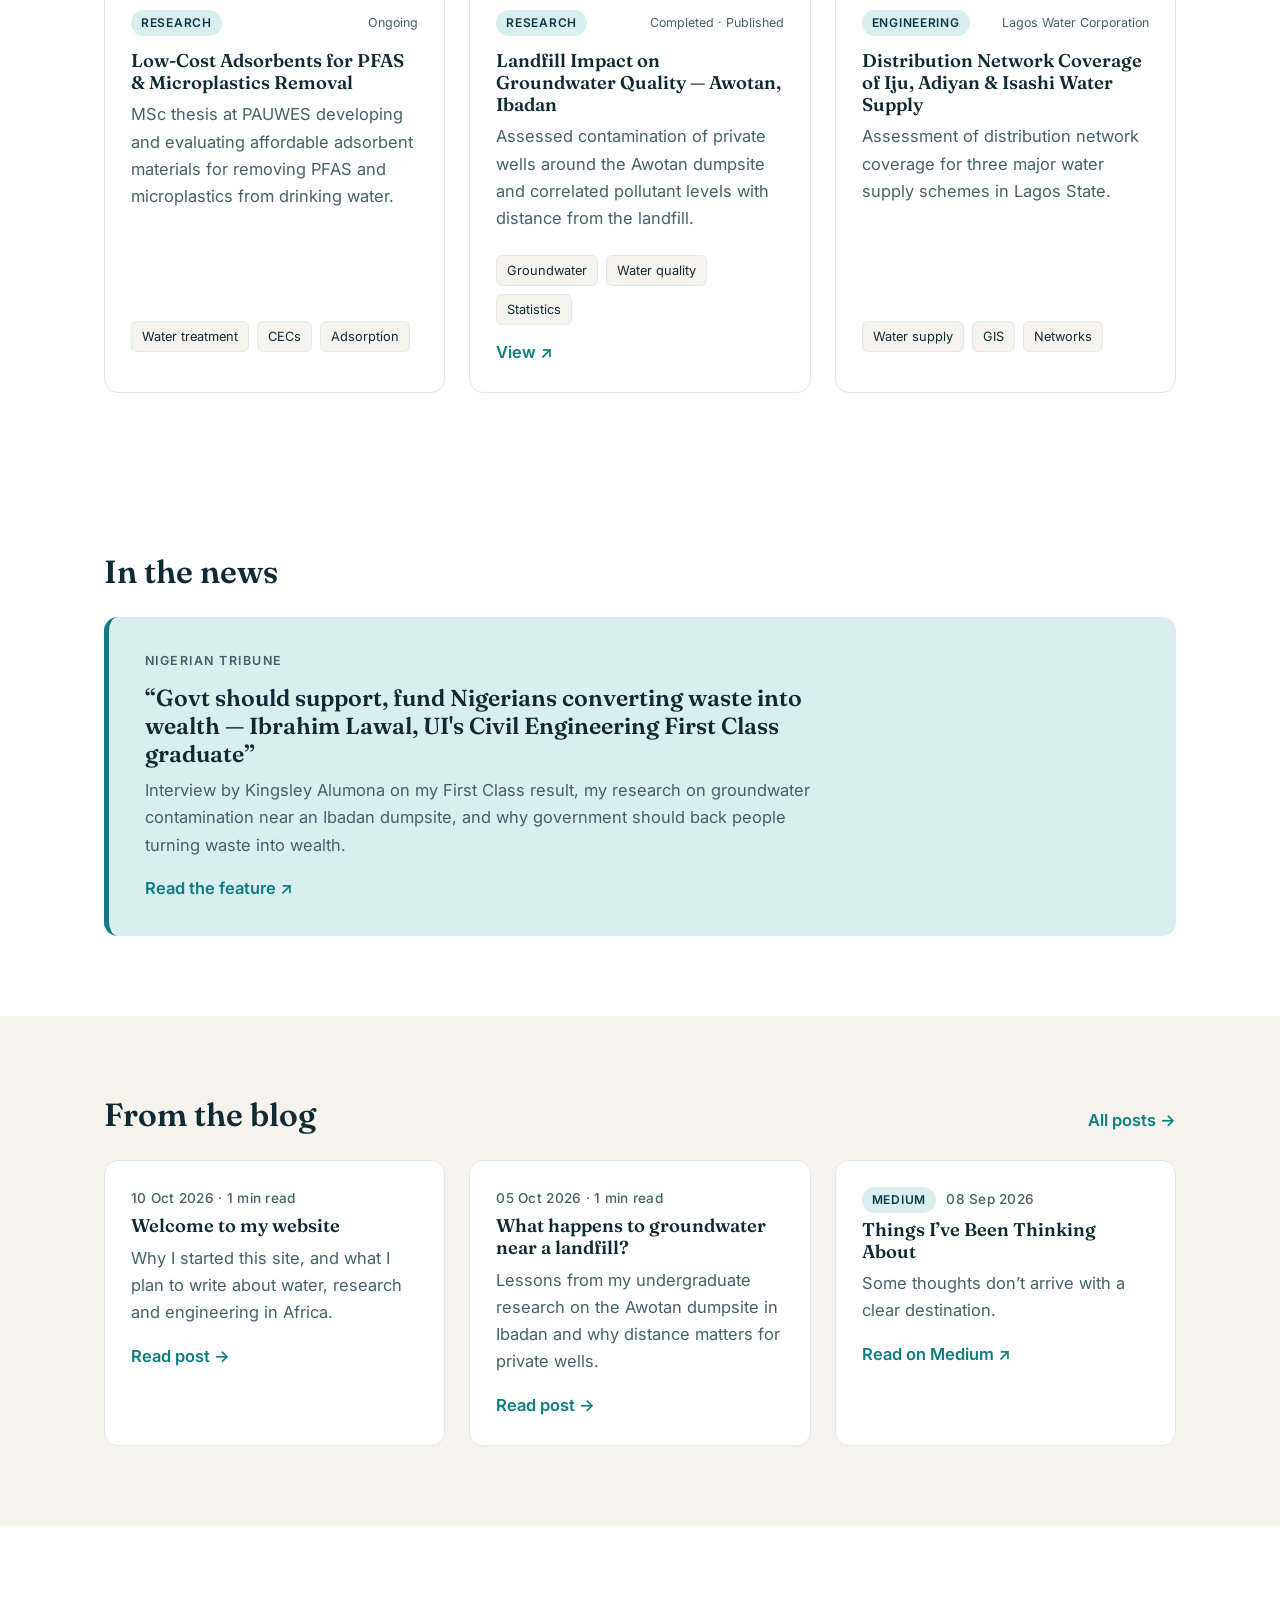
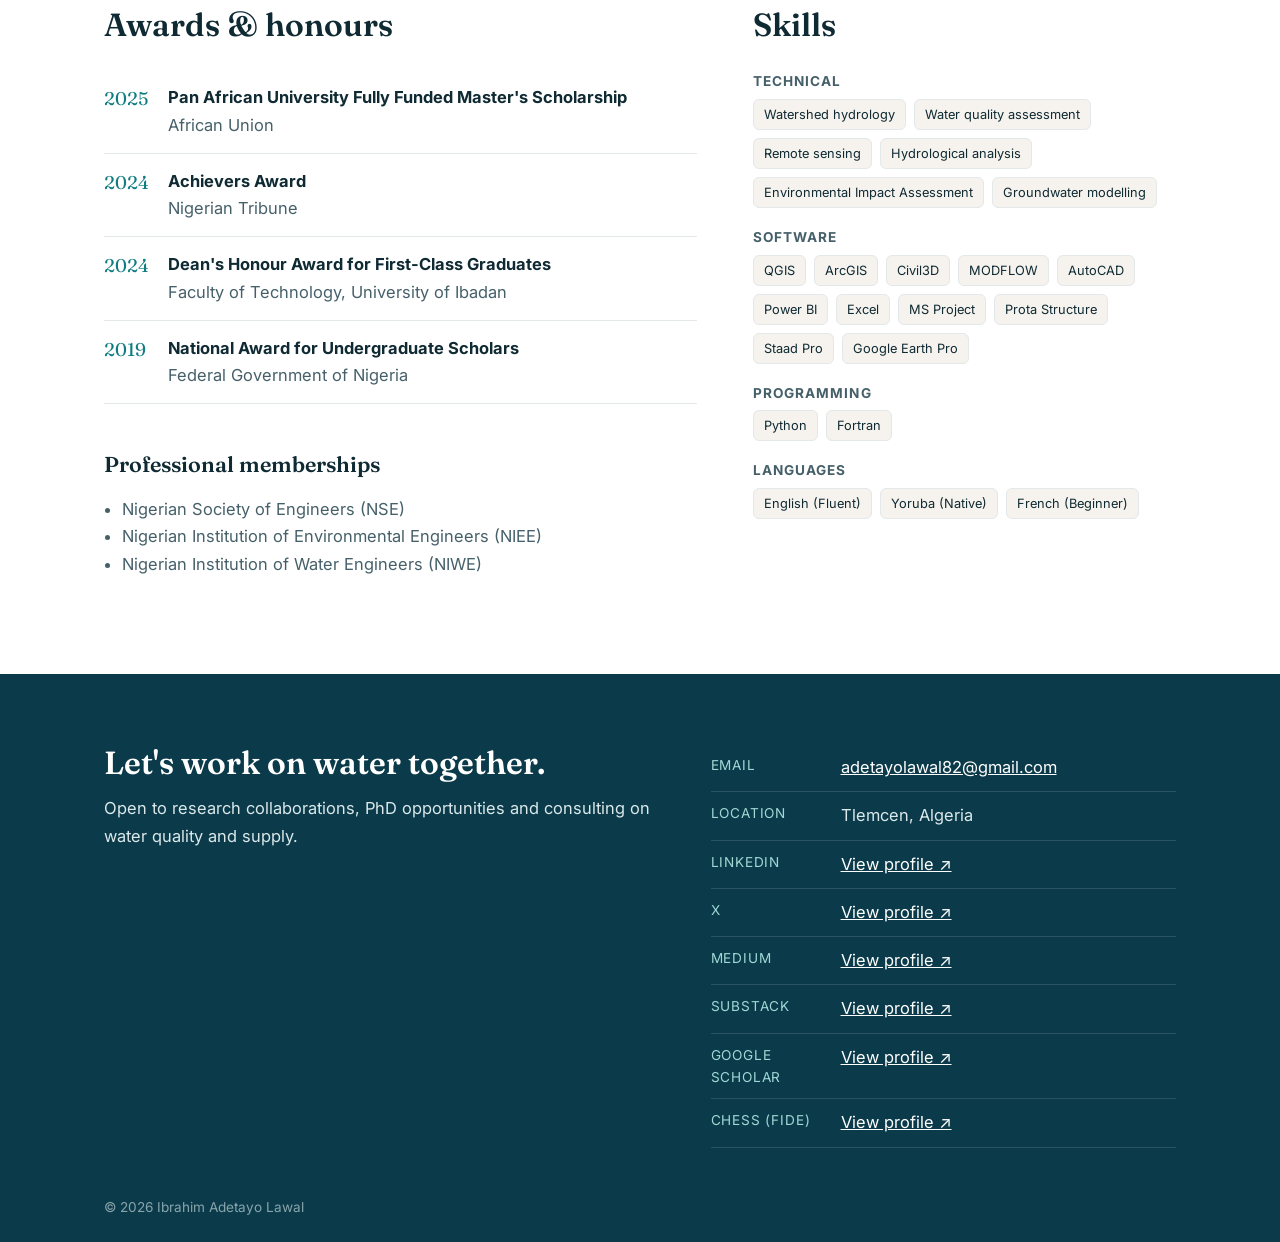
==== commit 08b47be6: "Add files via upload" ====
--- a/index.html
+++ b/index.html
@@ -40,6 +40,23 @@
         <a class="btn ghost" href="./projects/">Projects</a>
         
       </div>
+      
+<div class="social on-dark">
+  
+  <a href="https://www.linkedin.com/in/ibrahim-adetayo-lawal/" target="_blank" rel="noopener">LinkedIn <span aria-hidden="true">↗</span></a>
+  
+  <a href="https://x.com/adetayo_bishop" target="_blank" rel="noopener">X <span aria-hidden="true">↗</span></a>
+  
+  <a href="https://medium.com/@Adetayo_" target="_blank" rel="noopener">Medium <span aria-hidden="true">↗</span></a>
+  
+  <a href="https://adetayortbishop.substack.com" target="_blank" rel="noopener">Substack <span aria-hidden="true">↗</span></a>
+  
+  <a href="https://scholar.google.com/citations?user=-_t5FaMAAAAJ&amp;hl=en" target="_blank" rel="noopener">Google Scholar <span aria-hidden="true">↗</span></a>
+  
+  <a href="https://ratings.fide.com/profile/8587370" target="_blank" rel="noopener">Chess (FIDE) <span aria-hidden="true">↗</span></a>
+  
+</div>
+
     </div>
     <div class="portrait">
       
@@ -54,7 +71,7 @@
   <div class="wrap two-col">
     <div>
       <h2 class="section-title">About</h2>
-      <p>I am a civil and water resources engineer currently pursuing an MSc in Water Engineering at the Pan African University Institute for Water and Energy Sciences (PAUWES), Algeria, on a fully funded African Union scholarship.</p><p>I graduated with First Class Honours in Civil Engineering from the University of Ibadan, Nigeria, and have worked on water supply, irrigation and environmental assessment projects across Nigeria. My research focuses on groundwater quality and on developing low-cost adsorbents for removing PFAS and microplastics from drinking water.</p><p>I am also the founder of WASH for Africa&#39;s Innovation and Development (WASHAID).</p>
+      <p>I am a civil and water resources engineer currently pursuing an MSc in Water Engineering at the Pan African University Institute for Water and Energy Sciences (PAUWES), Algeria, on a fully funded African Union scholarship.</p><p>I graduated with First Class Honours in Civil Engineering from the University of Ibadan, Nigeria, and have worked on water supply, irrigation and environmental assessment projects across Nigeria. My research focuses on groundwater quality and on developing low-cost adsorbents for removing PFAS and microplastics from drinking water.</p><p>I am also the founder of WASH for Africa&#39;s Innovation and Development (WASHAID).</p><p>Beyond engineering, I write personal essays on Medium and Substack, and I play chess.</p>
     </div>
     <aside class="card soft">
       <h3>Research interests</h3>
@@ -181,32 +198,81 @@
       <a class="text-link" href="./projects/">All projects →</a>
     </div>
     <div class="grid three">
+
+
+<article class="card project featured">
+  <div class="col">
+    <div class="card-top"><span class="pill">Innovation</span><span class="status">Ongoing · Sep – Nov 2026</span></div>
+    <h3>Aquanexus — Water for AI</h3>
+    <p class="subtitle">A Climate-Resilient Framework for Energy-Efficient Data Center Cooling</p>
+    <p class="summary">A water-energy-climate decision engine for AI data centres in water-stressed MENA countries, built for the UNESCO–Khalifa University Global Water Hackathon ahead of the UN Global Water Conference in Abu Dhabi (December 2026).</p>
+    
+  </div>
+  
+  <div class="col">
+    <ul class="details"><li>Enumerates every technology, water and energy combination for data-centre cooling.</li><li>Finds the Pareto-optimal frontier across five objectives: water, energy, cost, carbon and our Water-Energy Resilience Index.</li><li>Generates a plain-language recommendation explaining the best configuration to choose.</li><li>I formed and lead a team of eight across disciplines and countries: five colleagues, two academic advisors and one industrial advisor.</li></ul>
+    <div class="tags"><span>Water-energy nexus</span><span>AI data centres</span><span>Climate resilience</span><span>Optimisation</span></div><a class="text-link" href="https://aquanexus.streamlit.app" target="_blank" rel="noopener">Try the app ↗</a>
+  </div>
+  
+</article>
+
+
+
 <article class="card project">
-  <div class="card-top"><span class="pill">Research</span><span class="status">Ongoing</span></div>
-  <h3>Low-Cost Adsorbents for PFAS &amp; Microplastics Removal</h3>
-  <p>MSc thesis at PAUWES developing and evaluating affordable adsorbent materials for removing PFAS and microplastics from drinking water.</p>
-  <div class="tags"><span>Water treatment</span><span>CECs</span><span>Adsorption</span></div>
-  
-</article>
+  <div class="col">
+    <div class="card-top"><span class="pill">Research</span><span class="status">Ongoing</span></div>
+    <h3>Low-Cost Adsorbents for PFAS &amp; Microplastics Removal</h3>
+    
+    <p class="summary">MSc thesis at PAUWES developing and evaluating affordable adsorbent materials for removing PFAS and microplastics from drinking water.</p>
+    <div class="tags"><span>Water treatment</span><span>CECs</span><span>Adsorption</span></div>
+  </div>
+  
+</article>
+
+
 
 <article class="card project">
-  <div class="card-top"><span class="pill">Research</span><span class="status">Completed · Published</span></div>
-  <h3>Landfill Impact on Groundwater Quality — Awotan, Ibadan</h3>
-  <p>Assessed contamination of private wells around the Awotan dumpsite and correlated pollutant levels with distance from the landfill.</p>
-  <div class="tags"><span>Groundwater</span><span>Water quality</span><span>Statistics</span></div>
-  <a class="text-link" href="https://doi.org/10.54327/set2025/v5.i1.161" target="_blank" rel="noopener">View ↗</a>
-</article>
+  <div class="col">
+    <div class="card-top"><span class="pill">Research</span><span class="status">Completed · Published</span></div>
+    <h3>Landfill Impact on Groundwater Quality — Awotan, Ibadan</h3>
+    
+    <p class="summary">Assessed contamination of private wells around the Awotan dumpsite and correlated pollutant levels with distance from the landfill.</p>
+    <div class="tags"><span>Groundwater</span><span>Water quality</span><span>Statistics</span></div><a class="text-link" href="https://doi.org/10.54327/set2025/v5.i1.161" target="_blank" rel="noopener">View ↗</a>
+  </div>
+  
+</article>
+
+
 
 <article class="card project">
-  <div class="card-top"><span class="pill">Engineering</span><span class="status">Lagos Water Corporation</span></div>
-  <h3>Distribution Network Coverage of Iju, Adiyan &amp; Isashi Water Supply</h3>
-  <p>Assessment of distribution network coverage for three major water supply schemes in Lagos State.</p>
-  <div class="tags"><span>Water supply</span><span>GIS</span><span>Networks</span></div>
+  <div class="col">
+    <div class="card-top"><span class="pill">Engineering</span><span class="status">Lagos Water Corporation</span></div>
+    <h3>Distribution Network Coverage of Iju, Adiyan &amp; Isashi Water Supply</h3>
+    
+    <p class="summary">Assessment of distribution network coverage for three major water supply schemes in Lagos State.</p>
+    <div class="tags"><span>Water supply</span><span>GIS</span><span>Networks</span></div>
+  </div>
   
 </article>
 </div>
   </div>
 </section>
+
+
+<section class="section press-section">
+  <div class="wrap">
+    <h2 class="section-title">In the news</h2>
+    
+    <a class="press-card" href="https://tribuneonlineng.com/govt-should-support-fund-nigerians-converting-waste-into-wealth-ibrahim-lawal-uis-civil-engineering-first-class-graduate/" target="_blank" rel="noopener">
+      <p class="eyebrow">Nigerian Tribune</p>
+      <h3>“Govt should support, fund Nigerians converting waste into wealth — Ibrahim Lawal, UI&#39;s Civil Engineering First Class graduate”</h3>
+      <p>Interview by Kingsley Alumona on my First Class result, my research on groundwater contamination near an Ibadan dumpsite, and why government should back people turning waste into wealth.</p>
+      <span class="text-link">Read the feature ↗</span>
+    </a>
+    
+  </div>
+</section>
+
 
 <section class="section alt">
   <div class="wrap">
@@ -216,6 +282,7 @@
     </div>
     <div class="grid three">
       
+
 <a class="card post-card" href="./blog/welcome/">
   <p class="meta">10 Oct 2026 · 1 min read</p>
   <h3>Welcome to my website</h3>
@@ -223,6 +290,8 @@
   <span class="text-link">Read post →</span>
 </a>
 
+
+
 <a class="card post-card" href="./blog/landfills-and-groundwater/">
   <p class="meta">05 Oct 2026 · 1 min read</p>
   <h3>What happens to groundwater near a landfill?</h3>
@@ -230,6 +299,16 @@
   <span class="text-link">Read post →</span>
 </a>
 
+
+
+<a class="card post-card" href="https://medium.com/@Adetayo_/things-ive-been-thinking-about-537964756d93" target="_blank" rel="noopener">
+  <p class="meta"><span class="pill source">Medium</span> 08 Sep 2026</p>
+  <h3>Things I’ve Been Thinking About</h3>
+  <p>Some thoughts don’t arrive with a clear destination.</p>
+  <span class="text-link">Read on Medium ↗</span>
+</a>
+
+
     </div>
   </div>
 </section>
@@ -282,9 +361,17 @@
         <li><span>Email</span><a href="mailto:adetayolawal82@gmail.com">adetayolawal82@gmail.com</a></li>
         <li><span>Location</span>Tlemcen, Algeria</li>
         
+        <li><span>LinkedIn</span><a href="https://www.linkedin.com/in/ibrahim-adetayo-lawal/" target="_blank" rel="noopener">View profile ↗</a></li>
+        
+        <li><span>X</span><a href="https://x.com/adetayo_bishop" target="_blank" rel="noopener">View profile ↗</a></li>
+        
+        <li><span>Medium</span><a href="https://medium.com/@Adetayo_" target="_blank" rel="noopener">View profile ↗</a></li>
+        
+        <li><span>Substack</span><a href="https://adetayortbishop.substack.com" target="_blank" rel="noopener">View profile ↗</a></li>
+        
         <li><span>Google Scholar</span><a href="https://scholar.google.com/citations?user=-_t5FaMAAAAJ&amp;hl=en" target="_blank" rel="noopener">View profile ↗</a></li>
         
-        <li><span>LinkedIn</span><a href="https://www.linkedin.com/in/ibrahim-adetayo-lawal/" target="_blank" rel="noopener">View profile ↗</a></li>
+        <li><span>Chess (FIDE)</span><a href="https://ratings.fide.com/profile/8587370" target="_blank" rel="noopener">View profile ↗</a></li>
         
       </ul>
     </div>
--- a/static/css/style.css
+++ b/static/css/style.css
@@ -94,7 +94,7 @@
 
 /* projects */
 .project { display: flex; flex-direction: column; }
-.project p { color: var(--ink-soft); flex: 1; }
+.project p { color: var(--ink-soft); }
 .card-top { display: flex; justify-content: space-between; align-items: center; gap: 8px; margin-bottom: 14px; }
 .status { font-size: .78rem; color: var(--ink-soft); text-align: right; }
 .tags { display: flex; flex-wrap: wrap; gap: 8px; margin: 6px 0 14px; }
@@ -132,10 +132,42 @@
 .contact-list a { color: #fff; word-break: break-all; }
 .copyright { margin-top: 48px; font-size: .85rem; opacity: .6; }
 
+/* social links */
+.social { display: flex; flex-wrap: wrap; gap: 10px; margin-top: 22px; }
+.social a { font-size: .88rem; font-weight: 500; text-decoration: none; padding: 6px 14px; border-radius: 999px; border: 1px solid var(--line); color: var(--ink); background: #fff; transition: border-color .15s, color .15s; }
+.social a:hover { border-color: var(--teal); color: var(--teal); }
+.social.on-dark a { background: rgba(255,255,255,.1); border-color: rgba(255,255,255,.3); color: #fff; }
+.social.on-dark a:hover { background: rgba(255,255,255,.2); color: #fff; }
+.pill.source { margin-right: 6px; }
+
+/* project extras */
+.project .subtitle { font-style: italic; color: var(--deep); flex: 0; margin-top: -4px; }
+.project .details { padding-left: 18px; margin: 0 0 14px; color: var(--ink-soft); font-size: .93rem; }
+.project .details li { margin-bottom: 4px; }
+
+.project .col { display: flex; flex-direction: column; flex: 1; }
+.project .summary { flex: 1; }
+.project.featured { grid-column: 1 / -1; display: grid; grid-template-columns: 1.1fr 1fr; gap: 40px; }
+.project.featured .summary { flex: 0; }
+.project.featured .details { font-size: 1rem; margin-top: 4px; }
+.project.featured h3 { font-size: 1.5rem; }
+@media (max-width: 900px) { .project.featured { grid-template-columns: 1fr; gap: 0; } }
+
+/* press */
+.press-card { display: block; text-decoration: none; color: inherit; padding: 34px 36px; border-radius: var(--radius); background: var(--teal-light); border-left: 5px solid var(--teal); transition: transform .2s; }
+.press-card:hover { transform: translateY(-3px); }
+.press-card h3 { font-size: 1.45rem; max-width: 46ch; }
+.press-card p { color: var(--ink-soft); max-width: 70ch; }
+.press-card + .press-card { margin-top: 18px; }
+
+/* newsletter */
+.newsletter { display: grid; grid-template-columns: 1fr 1fr; gap: 40px; align-items: center; }
+.newsletter iframe { width: 100%; height: 320px; border: 1px solid var(--line); border-radius: var(--radius); background: #fff; }
+
 /* ---------- Responsive ---------- */
 @media (max-width: 900px) {
   .grid.three { grid-template-columns: repeat(2, 1fr); }
-  .hero-inner, .two-col, .footer-inner { grid-template-columns: 1fr; }
+  .hero-inner, .two-col, .footer-inner, .newsletter { grid-template-columns: 1fr; }
   .portrait { width: 200px; height: 200px; order: -1; justify-self: start; }
   .initials { font-size: 3.6rem; }
 }
